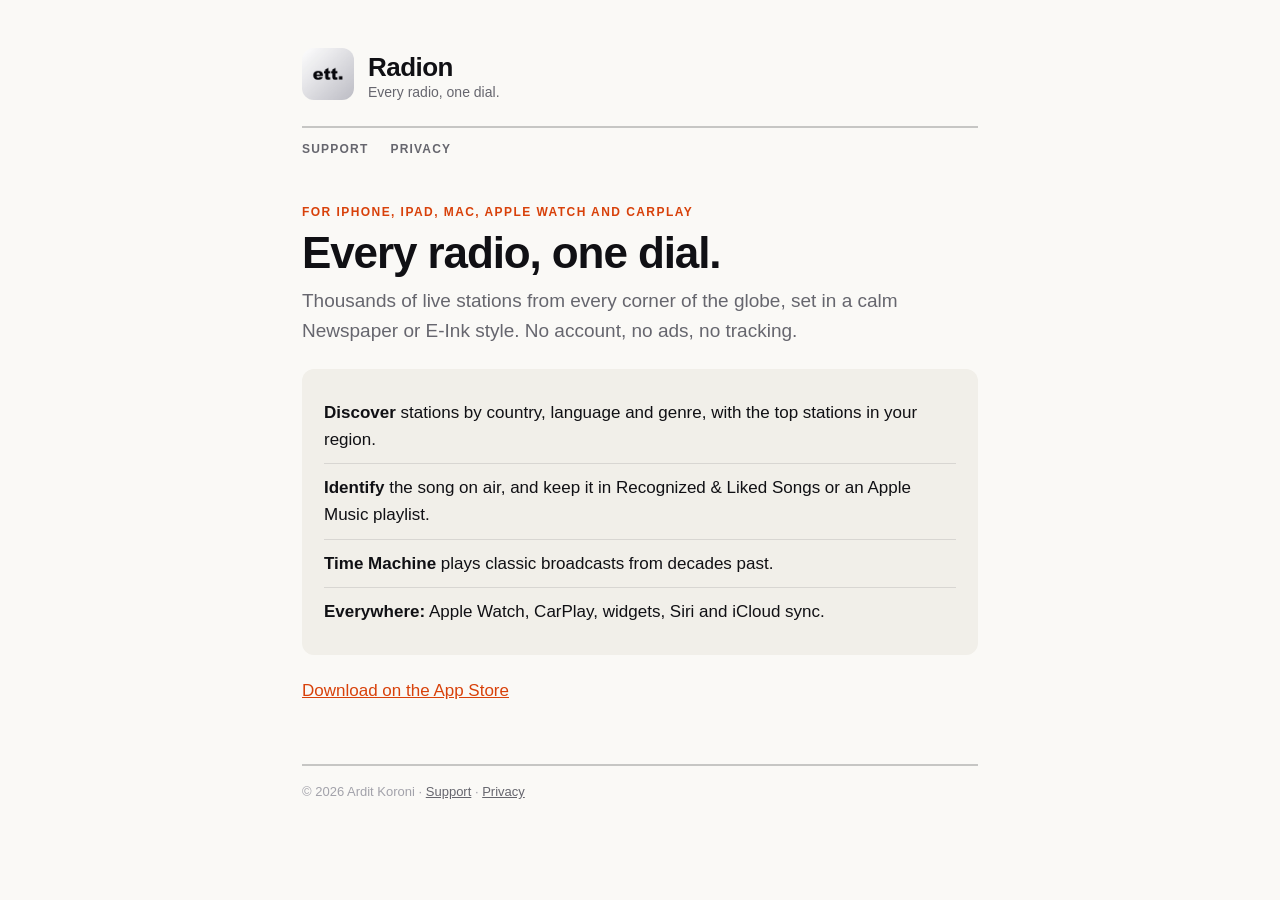
==== radion/index.html @ 2164896a "Add files via upload" ====
<!DOCTYPE html>
<html lang="en">
<head>
    <meta charset="utf-8">
    <meta name="viewport" content="width=device-width, initial-scale=1">
    <title>Radion — Every radio, one dial</title>
    <meta name="description" content="Thousands of live radio stations from around the world, with song ID, Time Machine, Apple Watch and CarPlay. No account, no ads, no tracking.">
    <meta name="apple-itunes-app" content="app-id=6792465378">
    <link rel="stylesheet" href="/style.css">
    <link rel="apple-touch-icon" href="/radion/apple-touch-icon.png">
    <link rel="icon" href="/radion/icon-light.png">
</head>
<body>
<div class="page">

    <header>
        <div class="masthead">
            <picture>
                <source srcset="/radion/icon-dark.png" media="(prefers-color-scheme: dark)">
                <img class="mark" src="/radion/icon-light.png" alt="">
            </picture>
            <div>
                <div class="masthead-title"><a href="/radion/">Radion</a></div>
                <div class="masthead-sub">Every radio, one dial.</div>
            </div>
        </div>
        <nav class="sections">
            <a href="/radion/support/">Support</a>
            <a href="/radion/privacy/">Privacy</a>
        </nav>
    </header>

    <main>
        <span class="overline">For iPhone, iPad, Mac, Apple Watch and CarPlay</span>
        <h1>Every radio, one dial.</h1>
        <p class="lede">Thousands of live stations from every corner of the globe, set in a calm Newspaper or E-Ink style. No account, no ads, no tracking.</p>

        <div class="card">
            <ul class="summary">
                <li><strong>Discover</strong> stations by country, language and genre, with the top stations in your region.</li>
                <li><strong>Identify</strong> the song on air, and keep it in Recognized &amp; Liked Songs or an Apple Music playlist.</li>
                <li><strong>Time Machine</strong> plays classic broadcasts from decades past.</li>
                <li><strong>Everywhere:</strong> Apple Watch, CarPlay, widgets, Siri and iCloud sync.</li>
            </ul>
        </div>

        <p><a href="https://apps.apple.com/app/radion/id6792465378">Download on the App Store</a></p>
    </main>

    <footer>
        © 2026 Ardit Koroni · <a href="/radion/support/">Support</a> · <a href="/radion/privacy/">Privacy</a>
    </footer>

</div>
</body>
</html>
---- style.css ----
/* ivkoroni.se — set like Radion's Newspaper style: paper stock, true ink,
   one signal colour, hairline rules. Follows the reader's light/dark setting. */

:root {
    --canvas: #FAF9F6;
    --panel: #F1EFE9;
    --ink: #101014;
    --ink-muted: #66666E;
    --ink-faint: #A2A2AA;
    --rule: rgba(16, 16, 20, 0.11);
    --rule-strong: rgba(16, 16, 20, 0.22);
    --signal: #D8410A;
    color-scheme: light dark;
}

@media (prefers-color-scheme: dark) {
    :root {
        --canvas: #0A0A0B;
        --panel: #1F1F24;
        --ink: #F4F4F6;
        --ink-muted: #93939B;
        --ink-faint: #5A5A62;
        --rule: rgba(244, 244, 246, 0.11);
        --rule-strong: rgba(244, 244, 246, 0.20);
        --signal: #FF5A1F;
    }
}

* { box-sizing: border-box; }

html { -webkit-text-size-adjust: 100%; }

body {
    margin: 0;
    background: var(--canvas);
    color: var(--ink);
    font: 17px/1.6 -apple-system, BlinkMacSystemFont, "SF Pro Text", "Helvetica Neue", Arial, sans-serif;
}

.page {
    max-width: 720px;
    margin: 0 auto;
    padding: 48px 22px 72px;
}

/* Masthead */

.masthead {
    display: flex;
    align-items: center;
    gap: 14px;
    padding-bottom: 18px;
    border-bottom: 2px solid var(--rule-strong);
}

.mark {
    width: 52px;
    height: 52px;
    border-radius: 12px;
    flex: none;
}

.masthead a { color: inherit; text-decoration: none; }

.masthead-title {
    font-size: 26px;
    font-weight: 800;
    letter-spacing: -0.02em;
    line-height: 1.1;
}

.masthead-sub {
    color: var(--ink-muted);
    font-size: 14px;
}

nav.sections {
    display: flex;
    gap: 22px;
    padding: 12px 0 0;
}

nav.sections a {
    color: var(--ink-muted);
    font-size: 12px;
    font-weight: 700;
    letter-spacing: 0.1em;
    text-transform: uppercase;
    text-decoration: none;
}

nav.sections a[aria-current="page"] { color: var(--signal); }

/* Type */

.overline {
    display: block;
    margin: 44px 0 6px;
    color: var(--signal);
    font-size: 12px;
    font-weight: 700;
    letter-spacing: 0.12em;
    text-transform: uppercase;
}

h1 {
    margin: 0 0 10px;
    font-size: clamp(32px, 6vw, 44px);
    font-weight: 800;
    letter-spacing: -0.025em;
    line-height: 1.08;
}

.lede {
    margin: 0 0 8px;
    color: var(--ink-muted);
    font-size: 19px;
}

.dateline {
    color: var(--ink-faint);
    font-size: 13px;
    font-weight: 600;
    letter-spacing: 0.06em;
    text-transform: uppercase;
}

h2 {
    margin: 44px 0 10px;
    padding-top: 18px;
    border-top: 1px solid var(--rule);
    font-size: 22px;
    font-weight: 700;
    letter-spacing: -0.01em;
    line-height: 1.25;
}

h3 {
    margin: 26px 0 6px;
    font-size: 17px;
    font-weight: 700;
}

p, ul, ol { margin: 0 0 14px; }

ul, ol { padding-left: 22px; }

li { margin-bottom: 6px; }

a { color: var(--signal); }

strong { font-weight: 650; }

/* Pieces */

.card {
    margin: 22px 0;
    padding: 20px 22px;
    background: var(--panel);
    border-radius: 12px;
}

.card p:last-child, .card ul:last-child { margin-bottom: 0; }

.contact-email {
    display: inline-block;
    margin-top: 4px;
    font-size: 20px;
    font-weight: 700;
    text-decoration: none;
}

.summary {
    list-style: none;
    padding: 0;
}

.summary li {
    padding: 10px 0;
    border-bottom: 1px solid var(--rule);
    margin: 0;
}

.summary li:last-child { border-bottom: none; }

table {
    width: 100%;
    margin: 14px 0 18px;
    border-collapse: collapse;
    font-size: 15px;
}

th, td {
    padding: 10px 10px 10px 0;
    border-bottom: 1px solid var(--rule);
    text-align: left;
    vertical-align: top;
}

th {
    color: var(--ink-muted);
    font-size: 12px;
    font-weight: 700;
    letter-spacing: 0.08em;
    text-transform: uppercase;
}

details {
    border-bottom: 1px solid var(--rule);
}

details summary {
    cursor: pointer;
    padding: 14px 0;
    font-weight: 650;
    list-style: none;
}

details summary::-webkit-details-marker { display: none; }

details summary::after {
    content: "+";
    float: right;
    color: var(--ink-faint);
    font-weight: 400;
}

details[open] summary::after { content: "–"; }

details > *:not(summary) { margin-top: 0; }

details > p:last-child, details > ul:last-child { padding-bottom: 8px; }

footer {
    margin-top: 60px;
    padding-top: 16px;
    border-top: 2px solid var(--rule-strong);
    color: var(--ink-faint);
    font-size: 13px;
}

footer a { color: var(--ink-muted); }

@media (max-width: 520px) {
    body { font-size: 16px; }
    .page { padding-top: 32px; }
    table { font-size: 14px; }
}
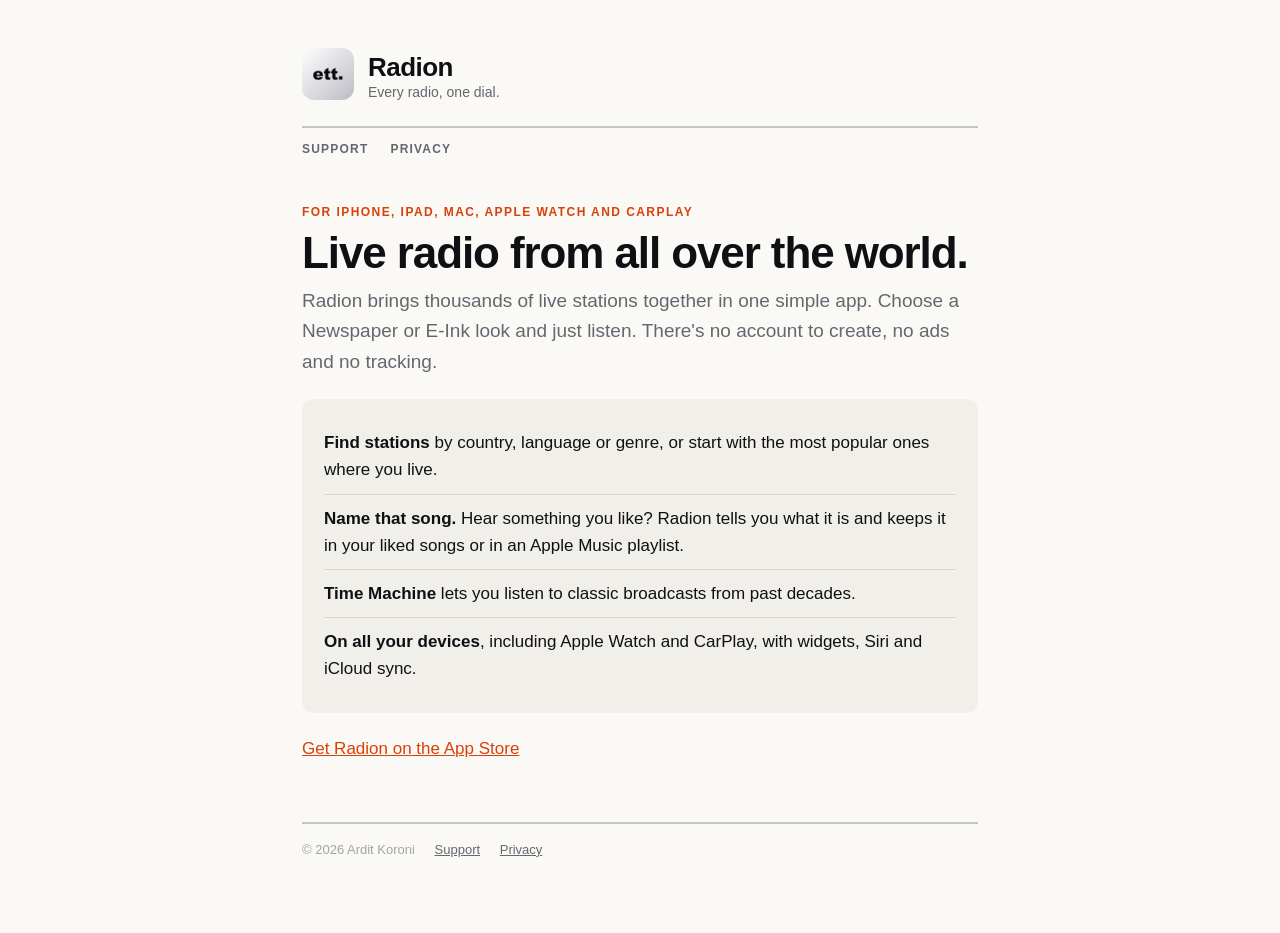
==== commit 477af2b3: "Add files via upload" ====
--- a/radion/index.html
+++ b/radion/index.html
@@ -3,8 +3,8 @@
 <head>
     <meta charset="utf-8">
     <meta name="viewport" content="width=device-width, initial-scale=1">
-    <title>Radion — Every radio, one dial</title>
-    <meta name="description" content="Thousands of live radio stations from around the world, with song ID, Time Machine, Apple Watch and CarPlay. No account, no ads, no tracking.">
+    <title>Radion</title>
+    <meta name="description" content="Thousands of live radio stations from around the world, with song ID, Time Machine, Apple Watch and CarPlay. No account, no ads and no tracking.">
     <meta name="apple-itunes-app" content="app-id=6792465378">
     <link rel="stylesheet" href="/style.css">
     <link rel="apple-touch-icon" href="/radion/apple-touch-icon.png">
@@ -32,23 +32,23 @@
 
     <main>
         <span class="overline">For iPhone, iPad, Mac, Apple Watch and CarPlay</span>
-        <h1>Every radio, one dial.</h1>
-        <p class="lede">Thousands of live stations from every corner of the globe, set in a calm Newspaper or E-Ink style. No account, no ads, no tracking.</p>
+        <h1>Live radio from all over the world.</h1>
+        <p class="lede">Radion brings thousands of live stations together in one simple app. Choose a Newspaper or E-Ink look and just listen. There's no account to create, no ads and no tracking.</p>
 
         <div class="card">
             <ul class="summary">
-                <li><strong>Discover</strong> stations by country, language and genre, with the top stations in your region.</li>
-                <li><strong>Identify</strong> the song on air, and keep it in Recognized &amp; Liked Songs or an Apple Music playlist.</li>
-                <li><strong>Time Machine</strong> plays classic broadcasts from decades past.</li>
-                <li><strong>Everywhere:</strong> Apple Watch, CarPlay, widgets, Siri and iCloud sync.</li>
+                <li><strong>Find stations</strong> by country, language or genre, or start with the most popular ones where you live.</li>
+                <li><strong>Name that song.</strong> Hear something you like? Radion tells you what it is and keeps it in your liked songs or in an Apple Music playlist.</li>
+                <li><strong>Time Machine</strong> lets you listen to classic broadcasts from past decades.</li>
+                <li><strong>On all your devices</strong>, including Apple Watch and CarPlay, with widgets, Siri and iCloud sync.</li>
             </ul>
         </div>
 
-        <p><a href="https://apps.apple.com/app/radion/id6792465378">Download on the App Store</a></p>
+        <p><a href="https://apps.apple.com/app/radion/id6792465378">Get Radion on the App Store</a></p>
     </main>
 
     <footer>
-        © 2026 Ardit Koroni · <a href="/radion/support/">Support</a> · <a href="/radion/privacy/">Privacy</a>
+        © 2026 Ardit Koroni <a href="/radion/support/">Support</a> <a href="/radion/privacy/">Privacy</a>
     </footer>
 
 </div>
--- a/style.css
+++ b/style.css
@@ -1,5 +1,5 @@
-/* ivkoroni.se — set like Radion's Newspaper style: paper stock, true ink,
-   one signal colour, hairline rules. Follows the reader's light/dark setting. */
+/* ivkoroni.github.io: set like Radion's Newspaper style. Paper stock, true ink,
+   one signal colour, hairline rules. Follows the reader's light or dark setting. */
 
 :root {
     --canvas: #FAF9F6;
@@ -223,9 +223,10 @@
     float: right;
     color: var(--ink-faint);
     font-weight: 400;
-}
-
-details[open] summary::after { content: "–"; }
+    transition: transform 0.2s ease;
+}
+
+details[open] summary::after { transform: rotate(45deg); }
 
 details > *:not(summary) { margin-top: 0; }
 
@@ -239,7 +240,11 @@
     font-size: 13px;
 }
 
-footer a { color: var(--ink-muted); }
+footer a { color: var(--ink-muted); margin-left: 16px; }
+
+.lede.intro { margin-top: 28px; }
+
+.links a:not(:last-child) { margin-right: 18px; }
 
 @media (max-width: 520px) {
     body { font-size: 16px; }
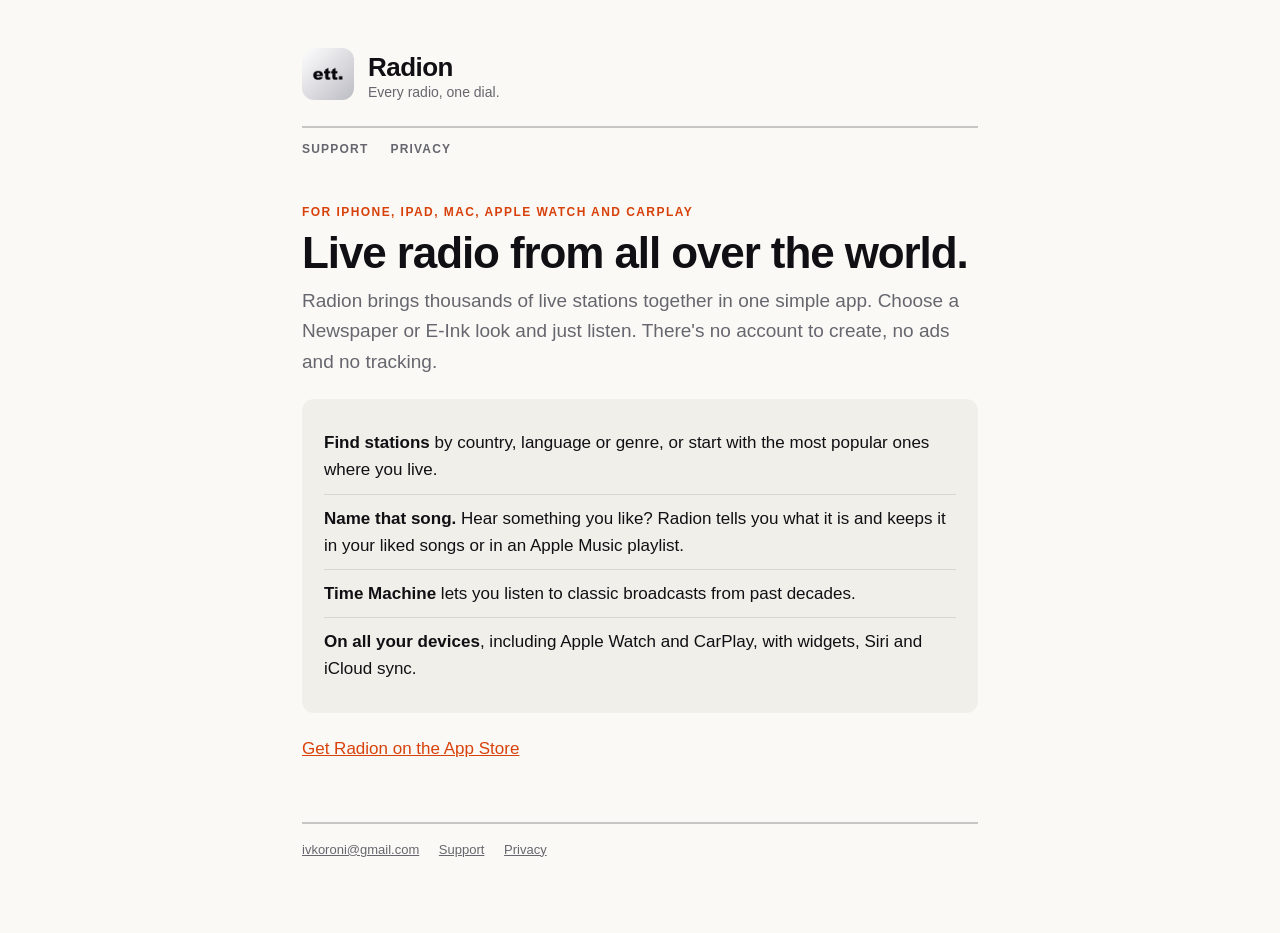
==== commit dc1eaa73: "Add files via upload" ====
--- a/radion/index.html
+++ b/radion/index.html
@@ -48,7 +48,7 @@
     </main>
 
     <footer>
-        © 2026 Ardit Koroni <a href="/radion/support/">Support</a> <a href="/radion/privacy/">Privacy</a>
+        <a href="mailto:ivkoroni@gmail.com">ivkoroni@gmail.com</a> <a href="/radion/support/">Support</a> <a href="/radion/privacy/">Privacy</a>
     </footer>
 
 </div>
--- a/style.css
+++ b/style.css
@@ -240,7 +240,9 @@
     font-size: 13px;
 }
 
-footer a { color: var(--ink-muted); margin-left: 16px; }
+footer a { color: var(--ink-muted); }
+
+footer a + a { margin-left: 16px; }
 
 .lede.intro { margin-top: 28px; }
 
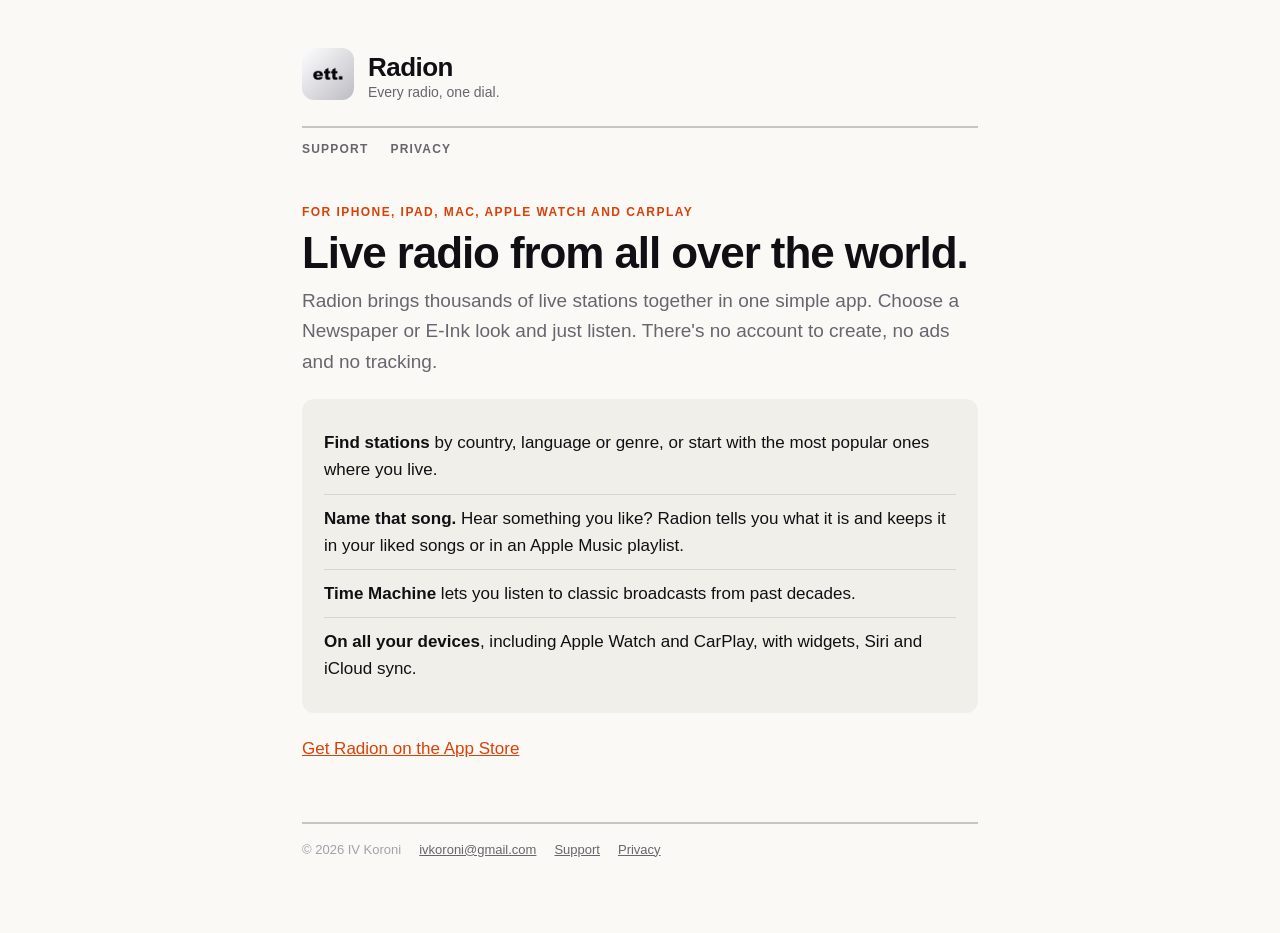
==== commit a75c5ba8: "Add files via upload" ====
--- a/radion/index.html
+++ b/radion/index.html
@@ -48,7 +48,10 @@
     </main>
 
     <footer>
-        <a href="mailto:ivkoroni@gmail.com">ivkoroni@gmail.com</a> <a href="/radion/support/">Support</a> <a href="/radion/privacy/">Privacy</a>
+        <span>© 2026 IV Koroni</span>
+        <a href="mailto:ivkoroni@gmail.com">ivkoroni@gmail.com</a>
+        <a href="/radion/support/">Support</a>
+        <a href="/radion/privacy/">Privacy</a>
     </footer>
 
 </div>
--- a/style.css
+++ b/style.css
@@ -233,6 +233,9 @@
 details > p:last-child, details > ul:last-child { padding-bottom: 8px; }
 
 footer {
+    display: flex;
+    flex-wrap: wrap;
+    gap: 6px 18px;
     margin-top: 60px;
     padding-top: 16px;
     border-top: 2px solid var(--rule-strong);
@@ -242,14 +245,129 @@
 
 footer a { color: var(--ink-muted); }
 
-footer a + a { margin-left: 16px; }
-
-.lede.intro { margin-top: 28px; }
-
-.links a:not(:last-child) { margin-right: 18px; }
+a:focus-visible {
+    outline: 2px solid var(--signal);
+    outline-offset: 3px;
+    border-radius: 4px;
+}
+
+/* Landing page: the studio wordmark, then a shelf of apps.
+   Add an app by copying one <li class="app"> block in index.html. */
+
+.home-head {
+    padding-bottom: 22px;
+    border-bottom: 2px solid var(--rule-strong);
+}
+
+.wordmark {
+    margin: 0;
+    font-size: clamp(56px, 14vw, 104px);
+    font-weight: 800;
+    letter-spacing: -0.045em;
+    line-height: 0.92;
+}
+
+.wordmark a { color: inherit; text-decoration: none; }
+
+.home-sub {
+    margin: 12px 0 0;
+    color: var(--ink-muted);
+    font-size: 17px;
+}
+
+.shelf-title {
+    margin: 40px 0 0;
+    padding: 0;
+    border: 0;
+    color: var(--ink-muted);
+    font-size: 15px;
+    font-weight: 600;
+    letter-spacing: 0;
+}
+
+.shelf {
+    list-style: none;
+    margin: 0;
+    padding: 0;
+}
+
+.app {
+    position: relative;
+    display: flex;
+    gap: 22px;
+    align-items: flex-start;
+    margin: 0;
+    padding: 26px 0;
+    border-bottom: 1px solid var(--rule);
+}
+
+.app:last-child { border-bottom: 0; }
+
+.app picture { flex: none; }
+
+.app-icon {
+    display: block;
+    width: 96px;
+    height: 96px;
+    border-radius: 22.5%;
+    box-shadow: 0 0 0 1px var(--rule);
+}
+
+.app-body { min-width: 0; }
+
+.app-name {
+    margin: 2px 0 2px;
+    font-size: 28px;
+    font-weight: 800;
+    letter-spacing: -0.02em;
+    line-height: 1.1;
+}
+
+/* The app name's link covers the whole row, so the row is one big target.
+   The buttons and links inside sit above it and stay clickable on their own. */
+.app-name a { color: inherit; text-decoration: none; }
+.app-name a::after { content: ""; position: absolute; inset: 0; }
+.app:hover .app-name a { color: var(--signal); }
+
+.app-tagline {
+    margin: 0 0 2px;
+    font-size: 18px;
+}
+
+.app-devices {
+    margin: 0 0 16px;
+    color: var(--ink-muted);
+    font-size: 14px;
+}
+
+.app-actions {
+    display: flex;
+    flex-wrap: wrap;
+    align-items: center;
+    gap: 10px 20px;
+    margin: 0;
+    font-size: 15px;
+}
+
+.app-actions a { position: relative; z-index: 1; }
+
+.store-button {
+    display: inline-block;
+    padding: 9px 16px;
+    background: var(--ink);
+    color: var(--canvas);
+    border-radius: 10px;
+    font-weight: 600;
+    text-decoration: none;
+}
+
+.store-button:hover { background: var(--signal); }
 
 @media (max-width: 520px) {
     body { font-size: 16px; }
     .page { padding-top: 32px; }
     table { font-size: 14px; }
-}
+    .app { gap: 16px; }
+    .app-icon { width: 68px; height: 68px; }
+    .app-name { font-size: 24px; }
+}
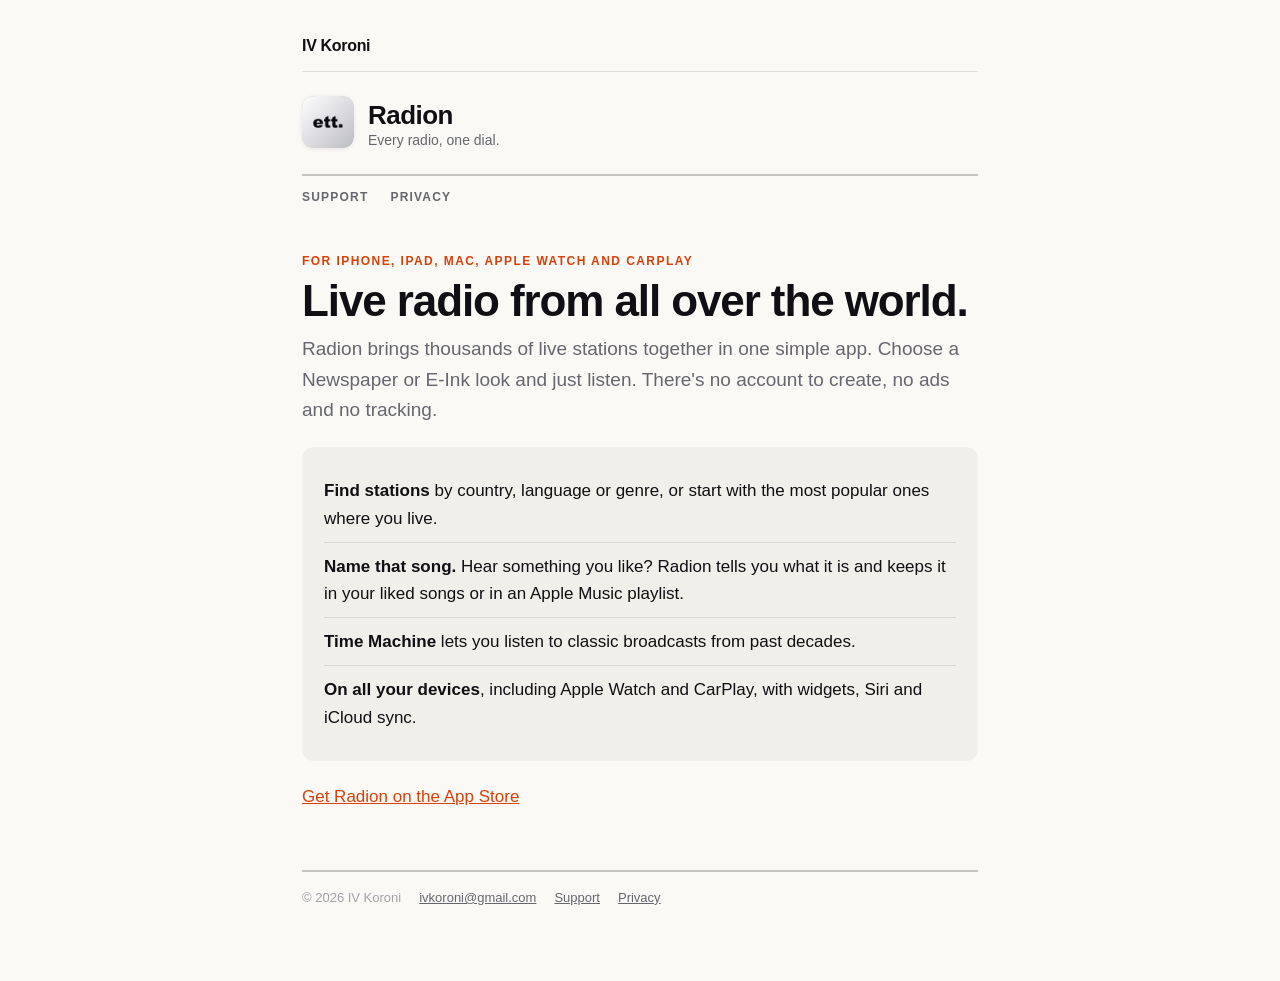
==== commit 699a1cda: "Add files via upload" ====
--- a/radion/index.html
+++ b/radion/index.html
@@ -14,6 +14,7 @@
 <div class="page">
 
     <header>
+        <div class="topbar"><a class="home-link" href="/">IV Koroni</a></div>
         <div class="masthead">
             <picture>
                 <source srcset="/radion/icon-dark.png" media="(prefers-color-scheme: dark)">
--- a/style.css
+++ b/style.css
@@ -45,6 +45,23 @@
 
 /* Masthead */
 
+/* Top bar on app pages: a small IV Koroni name that leads back to the landing page. */
+.topbar {
+    margin: -16px 0 24px;
+    padding-bottom: 12px;
+    border-bottom: 1px solid var(--rule);
+}
+
+.home-link {
+    color: var(--ink);
+    font-size: 16px;
+    font-weight: 800;
+    letter-spacing: -0.02em;
+    text-decoration: none;
+}
+
+.home-link:hover { color: var(--signal); }
+
 .masthead {
     display: flex;
     align-items: center;
@@ -309,8 +326,6 @@
     display: block;
     width: 96px;
     height: 96px;
-    border-radius: 22.5%;
-    box-shadow: 0 0 0 1px var(--rule);
 }
 
 .app-body { min-width: 0; }
@@ -363,6 +378,19 @@
 
 .store-button:hover { background: var(--signal); }
 
+/* App icon shape. Apple's icons use a smooth, continuous curve (a superellipse),
+   not plain rounded corners. Any image with class "app-icon" or "mark" gets it. */
+.app-icon, .mark {
+    border-radius: 0;
+    -webkit-mask: url("data:image/svg+xml,%3Csvg xmlns='http://www.w3.org/2000/svg' viewBox='0 0 100 100'%3E%3Cpath d='M100.00 50.00 L99.96 66.80 L99.83 72.14 L99.61 76.01 L99.31 79.12 L98.92 81.75 L98.44 84.05 L97.87 86.08 L97.20 87.89 L96.44 89.52 L95.58 91.00 L94.61 92.33 L93.53 93.53 L92.33 94.61 L91.00 95.58 L89.52 96.44 L87.89 97.20 L86.08 97.87 L84.05 98.44 L81.75 98.92 L79.12 99.31 L76.01 99.61 L72.14 99.83 L66.80 99.96 L50.00 100.00 L33.20 99.96 L27.86 99.83 L23.99 99.61 L20.88 99.31 L18.25 98.92 L15.95 98.44 L13.92 97.87 L12.11 97.20 L10.48 96.44 L9.00 95.58 L7.67 94.61 L6.47 93.53 L5.39 92.33 L4.42 91.00 L3.56 89.52 L2.80 87.89 L2.13 86.08 L1.56 84.05 L1.08 81.75 L0.69 79.12 L0.39 76.01 L0.17 72.14 L0.04 66.80 L0.00 50.00 L0.04 33.20 L0.17 27.86 L0.39 23.99 L0.69 20.88 L1.08 18.25 L1.56 15.95 L2.13 13.92 L2.80 12.11 L3.56 10.48 L4.42 9.00 L5.39 7.67 L6.47 6.47 L7.67 5.39 L9.00 4.42 L10.48 3.56 L12.11 2.80 L13.92 2.13 L15.95 1.56 L18.25 1.08 L20.88 0.69 L23.99 0.39 L27.86 0.17 L33.20 0.04 L50.00 0.00 L66.80 0.04 L72.14 0.17 L76.01 0.39 L79.12 0.69 L81.75 1.08 L84.05 1.56 L86.08 2.13 L87.89 2.80 L89.52 3.56 L91.00 4.42 L92.33 5.39 L93.53 6.47 L94.61 7.67 L95.58 9.00 L96.44 10.48 L97.20 12.11 L97.87 13.92 L98.44 15.95 L98.92 18.25 L99.31 20.88 L99.61 23.99 L99.83 27.86 L99.96 33.20Z'/%3E%3C/svg%3E") center / 100% 100% no-repeat;
+    mask: url("data:image/svg+xml,%3Csvg xmlns='http://www.w3.org/2000/svg' viewBox='0 0 100 100'%3E%3Cpath d='M100.00 50.00 L99.96 66.80 L99.83 72.14 L99.61 76.01 L99.31 79.12 L98.92 81.75 L98.44 84.05 L97.87 86.08 L97.20 87.89 L96.44 89.52 L95.58 91.00 L94.61 92.33 L93.53 93.53 L92.33 94.61 L91.00 95.58 L89.52 96.44 L87.89 97.20 L86.08 97.87 L84.05 98.44 L81.75 98.92 L79.12 99.31 L76.01 99.61 L72.14 99.83 L66.80 99.96 L50.00 100.00 L33.20 99.96 L27.86 99.83 L23.99 99.61 L20.88 99.31 L18.25 98.92 L15.95 98.44 L13.92 97.87 L12.11 97.20 L10.48 96.44 L9.00 95.58 L7.67 94.61 L6.47 93.53 L5.39 92.33 L4.42 91.00 L3.56 89.52 L2.80 87.89 L2.13 86.08 L1.56 84.05 L1.08 81.75 L0.69 79.12 L0.39 76.01 L0.17 72.14 L0.04 66.80 L0.00 50.00 L0.04 33.20 L0.17 27.86 L0.39 23.99 L0.69 20.88 L1.08 18.25 L1.56 15.95 L2.13 13.92 L2.80 12.11 L3.56 10.48 L4.42 9.00 L5.39 7.67 L6.47 6.47 L7.67 5.39 L9.00 4.42 L10.48 3.56 L12.11 2.80 L13.92 2.13 L15.95 1.56 L18.25 1.08 L20.88 0.69 L23.99 0.39 L27.86 0.17 L33.20 0.04 L50.00 0.00 L66.80 0.04 L72.14 0.17 L76.01 0.39 L79.12 0.69 L81.75 1.08 L84.05 1.56 L86.08 2.13 L87.89 2.80 L89.52 3.56 L91.00 4.42 L92.33 5.39 L93.53 6.47 L94.61 7.67 L95.58 9.00 L96.44 10.48 L97.20 12.11 L97.87 13.92 L98.44 15.95 L98.92 18.25 L99.31 20.88 L99.61 23.99 L99.83 27.86 L99.96 33.20Z'/%3E%3C/svg%3E") center / 100% 100% no-repeat;
+}
+
+/* A faint edge so light icons don't disappear into the light page. */
+.app picture, .masthead picture {
+    filter: drop-shadow(0 0 0.6px var(--rule-strong)) drop-shadow(0 1px 2px rgba(0, 0, 0, 0.08));
+}
+
 @media (max-width: 520px) {
     body { font-size: 16px; }
     .page { padding-top: 32px; }
